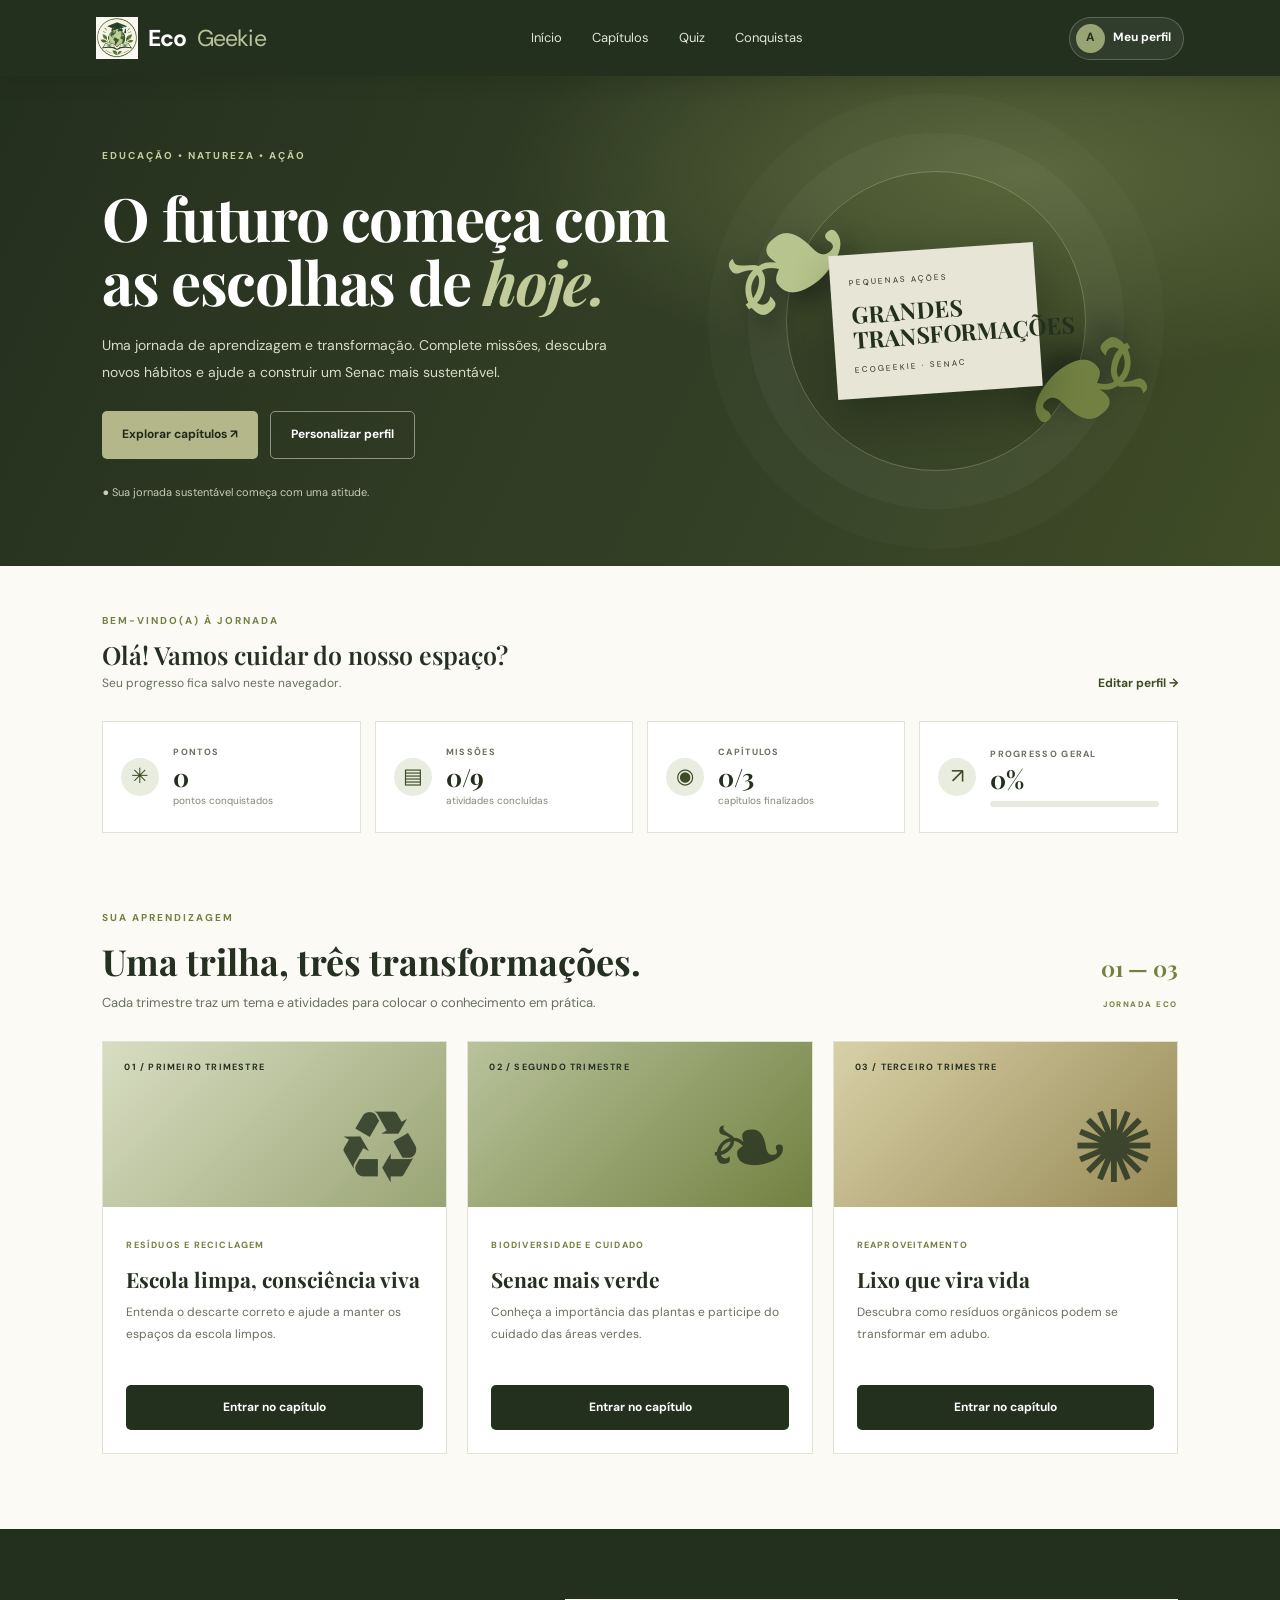
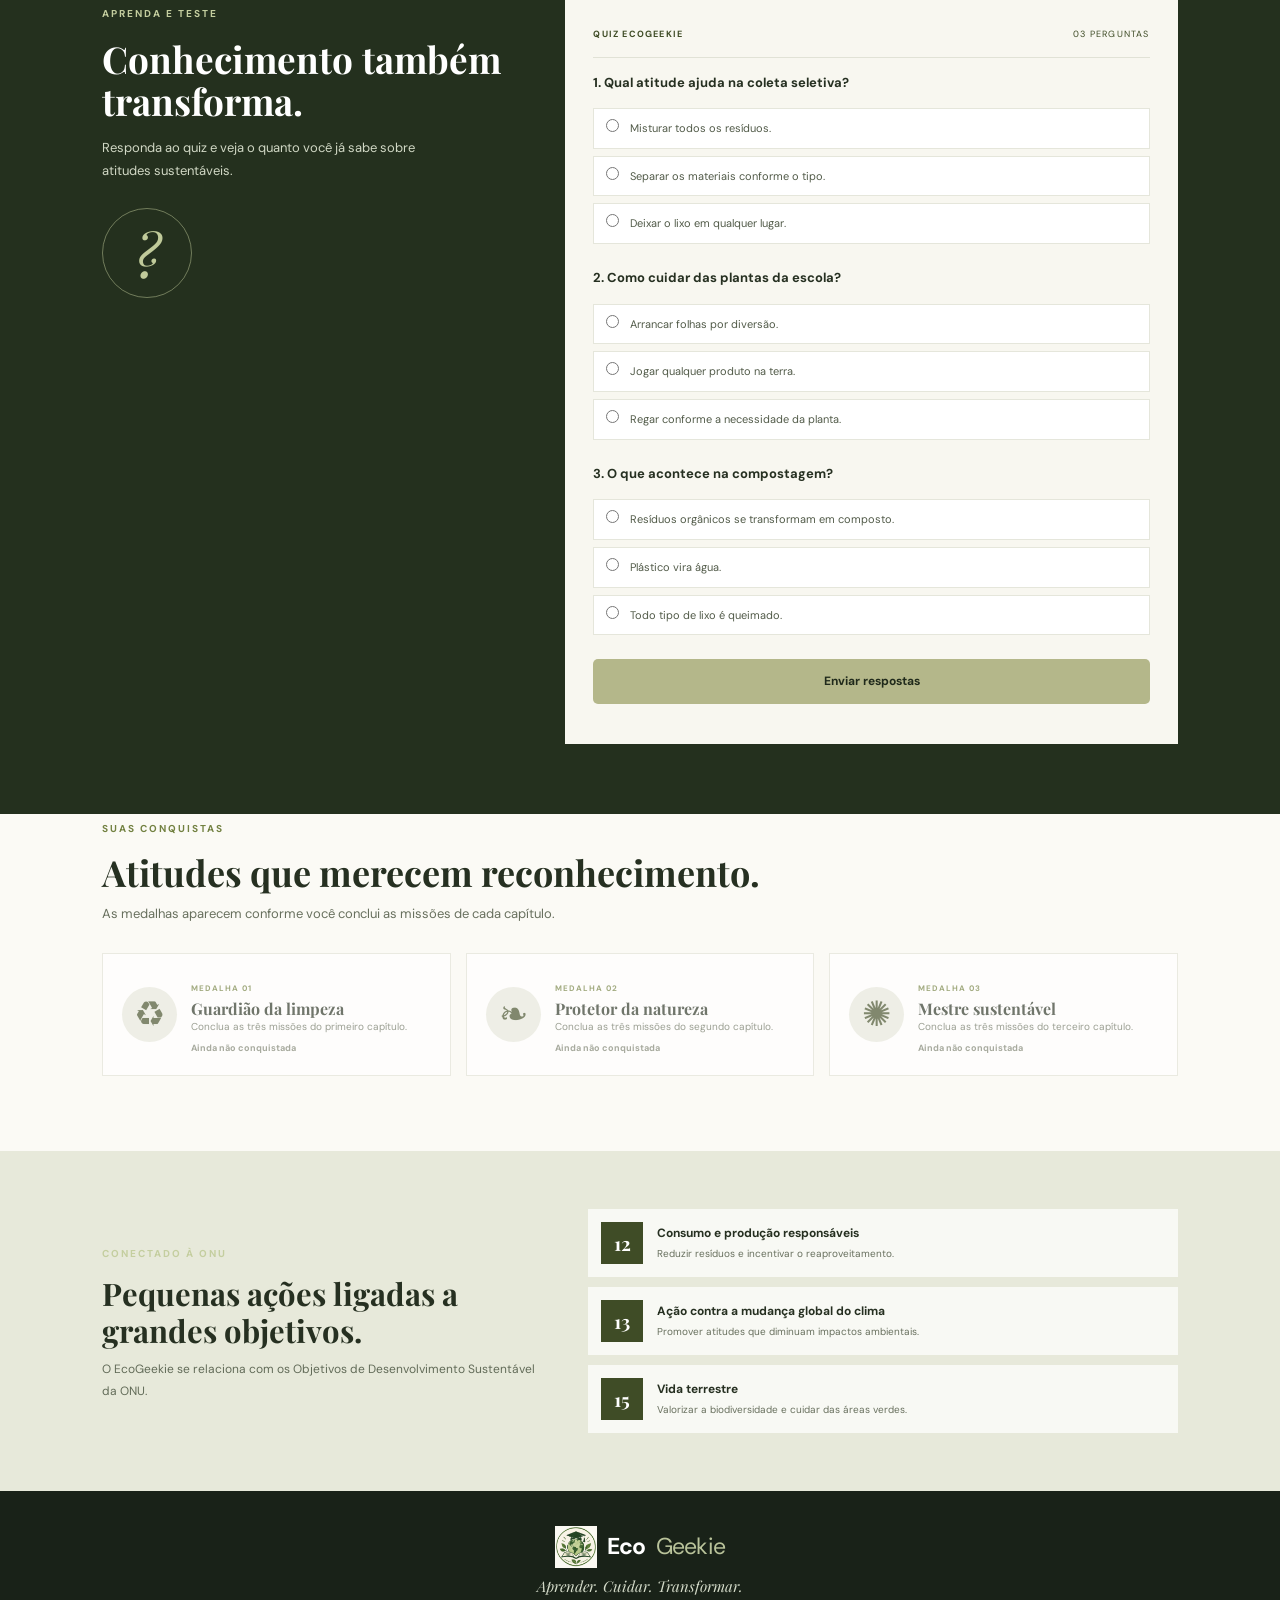
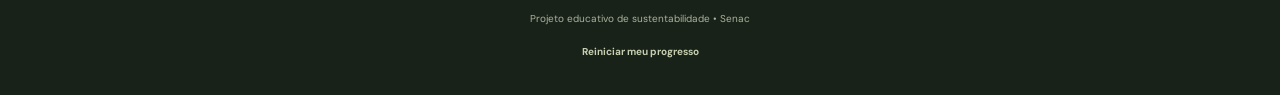
==== ecogeekie/index.html @ 478ed046 "Add files via upload" ====
<!DOCTYPE html>
<html lang="pt-BR">
<head>
  <meta charset="UTF-8">
  <meta name="viewport" content="width=device-width, initial-scale=1.0">
  <meta name="description" content="EcoGeekie: aprenda e pratique atitudes sustentáveis no Senac.">
  <title>EcoGeekie | Aprender, cuidar e transformar</title>
  <link rel="stylesheet" href="style.css">
  <script src="script.js" defer></script>
</head>
<body>

  <a class="skip" href="#conteudo">Pular para o conteúdo</a>

  <header class="topbar">
    <a class="logo" href="#inicio">
  <img
    class="logo-img"
    src="img/ChatGPT Image 11 de nov. de 2026, 17_43_55.png"
    alt="Logo EcoGeekie"
  >
  Eco<span>Geekie</span>
</a>

    <button class="menu-toggle" id="menuToggle" aria-expanded="false" aria-controls="nav">
      ☰ <span class="sr-only">Abrir menu</span>
    </button>

    <nav id="nav" aria-label="Menu principal">
      <a href="#inicio">Início</a>
      <a href="#trilha">Capítulos</a>
      <a href="#quiz">Quiz</a>
      <a href="#conquistas">Conquistas</a>
    </nav>

    <button class="profile-btn" id="openProfile" type="button">
      <span id="avatar">A</span>
      <b id="headerName">Meu perfil</b>
    </button>
  </header>

  <main id="conteudo">

    <section class="hero" id="inicio">
      <div class="hero-copy">
        <span class="eyebrow light">EDUCAÇÃO • NATUREZA • AÇÃO</span>

        <h1>O futuro começa com as escolhas de <em>hoje.</em></h1>

        <p>
          Uma jornada de aprendizagem e transformação.
          Complete missões, descubra novos hábitos e ajude
          a construir um Senac mais sustentável.
        </p>

        <div class="hero-actions">
          <a class="btn sand" href="#trilha">Explorar capítulos ↗</a>
          <button class="btn outline" id="heroProfile">Personalizar perfil</button>
        </div>

        <small class="hero-note">● Sua jornada sustentável começa com uma atitude.</small>
      </div>

      <div class="hero-art" role="img" aria-label="Composição decorativa inspirada na natureza">
        <div class="ring"></div>
        <div class="leaf l1">❧</div>
        <div class="leaf l2">❧</div>

        <div class="stamp">
          <small>PEQUENAS AÇÕES</small>
          <strong>GRANDES<br>TRANSFORMAÇÕES</strong>
          <small>ECOGEEKIE · SENAC</small>
        </div>
      </div>
    </section>

    <section class="wrap welcome">
      <div>
        <span class="eyebrow">BEM-VINDO(A) À JORNADA</span>
        <h2 id="welcomeTitle">Olá! Vamos cuidar do nosso espaço?</h2>
        <p>Seu progresso fica salvo neste navegador.</p>
      </div>

      <button class="link-btn" id="editProfile">Editar perfil →</button>
    </section>

    <section class="wrap stats" aria-label="Resumo do progresso">

      <article class="stat">
        <span>✳</span>
        <div>
          <small>PONTOS</small>
          <strong id="points">0</strong>
          <p>pontos conquistados</p>
        </div>
      </article>

      <article class="stat">
        <span>▤</span>
        <div>
          <small>MISSÕES</small>
          <strong id="missions">0/9</strong>
          <p>atividades concluídas</p>
        </div>
      </article>

      <article class="stat">
        <span>◉</span>
        <div>
          <small>CAPÍTULOS</small>
          <strong id="chapters">0/3</strong>
          <p>capítulos finalizados</p>
        </div>
      </article>

      <article class="stat">
        <span>↗</span>
        <div class="progress-box">
          <small>PROGRESSO GERAL</small>
          <strong id="percent">0%</strong>
          <div class="track" role="progressbar"
            aria-label="Progresso geral"
            aria-valuemin="0"
            aria-valuemax="100"
            aria-valuenow="0"
            id="progress">
            <i id="progressFill"></i>
          </div>
        </div>
      </article>

    </section>

    <section class="wrap section" id="trilha">

      <div class="section-heading">
        <div>
          <span class="eyebrow">SUA APRENDIZAGEM</span>
          <h2>Uma trilha, três transformações.</h2>
          <p>
            Cada trimestre traz um tema e atividades
            para colocar o conhecimento em prática.
          </p>
        </div>

        <span class="chapter-count">
          01 — 03<br>
          <small>JORNADA ECO</small>
        </span>
      </div>

      <div class="chapter-grid">

        <article class="chapter-card">
          <div class="cover cover1">
            <small>01 / PRIMEIRO TRIMESTRE</small>
            <b>♻</b>
          </div>

          <div class="card-content">
            <label>RESÍDUOS E RECICLAGEM</label>
            <h3>Escola limpa, consciência viva</h3>
            <p>
              Entenda o descarte correto e ajude a manter
              os espaços da escola limpos.
            </p>
            <button class="btn dark open-chapter" data-chapter="0">
              Entrar no capítulo
            </button>
          </div>
        </article>

        <article class="chapter-card">
          <div class="cover cover2">
            <small>02 / SEGUNDO TRIMESTRE</small>
            <b>❧</b>
          </div>

          <div class="card-content">
            <label>BIODIVERSIDADE E CUIDADO</label>
            <h3>Senac mais verde</h3>
            <p>
              Conheça a importância das plantas e participe
              do cuidado das áreas verdes.
            </p>
            <button class="btn dark open-chapter" data-chapter="1">
              Entrar no capítulo
            </button>
          </div>
        </article>

        <article class="chapter-card">
          <div class="cover cover3">
            <small>03 / TERCEIRO TRIMESTRE</small>
            <b>✺</b>
          </div>

          <div class="card-content">
            <label>REAPROVEITAMENTO</label>
            <h3>Lixo que vira vida</h3>
            <p>
              Descubra como resíduos orgânicos podem
              se transformar em adubo.
            </p>
            <button class="btn dark open-chapter" data-chapter="2">
              Entrar no capítulo
            </button>
          </div>
        </article>

      </div>
    </section>

    <section class="wrap detail" id="chapterDetail" hidden aria-live="polite">

      <div class="detail-heading">
        <div>
          <span class="eyebrow" id="detailEyebrow">CAPÍTULO 01</span>
          <h2 id="detailTitle"></h2>
        </div>

        <button class="close" id="closeDetail" aria-label="Fechar capítulo">×</button>
      </div>

      <p id="detailIntro" class="detail-intro"></p>

      <div class="detail-grid">

        <article class="learning">
          <span class="eyebrow">APRENDA</span>
          <h3>Por que esse tema importa?</h3>
          <p id="detailLearning"></p>

          <div class="fact">
            <b>DESAFIO DE REFLEXÃO</b>
            <p id="detailFact"></p>
          </div>
        </article>

        <article class="learning">
          <span class="eyebrow">MÃO NA MASSA</span>
          <h3>Missões do capítulo</h3>
          <p>
            Marque a missão depois de realizar a atividade
            com seu grupo. Peça autorização da escola
            quando necessário.
          </p>

          <div id="missionList" class="mission-list"></div>
        </article>

      </div>
    </section>

    <section class="quiz-section" id="quiz">
      <div class="wrap quiz-layout">

        <div class="quiz-copy">
          <span class="eyebrow light">APRENDA E TESTE</span>
          <h2>Conhecimento também transforma.</h2>
          <p>
            Responda ao quiz e veja o quanto você já sabe
            sobre atitudes sustentáveis.
          </p>
          <div class="question-mark">?</div>
        </div>

        <form class="quiz-box" id="quizForm">

          <div class="quiz-head">
            <b>QUIZ ECOGEEKIE</b>
            <span>03 PERGUNTAS</span>
          </div>

          <fieldset>
            <legend>1. Qual atitude ajuda na coleta seletiva?</legend>

            <label>
              <input type="radio" name="q1" value="a">
              Misturar todos os resíduos.
            </label>

            <label>
              <input type="radio" name="q1" value="b">
              Separar os materiais conforme o tipo.
            </label>

            <label>
              <input type="radio" name="q1" value="c">
              Deixar o lixo em qualquer lugar.
            </label>
          </fieldset>

          <fieldset>
            <legend>2. Como cuidar das plantas da escola?</legend>

            <label>
              <input type="radio" name="q2" value="a">
              Arrancar folhas por diversão.
            </label>

            <label>
              <input type="radio" name="q2" value="b">
              Jogar qualquer produto na terra.
            </label>

            <label>
              <input type="radio" name="q2" value="c">
              Regar conforme a necessidade da planta.
            </label>
          </fieldset>

          <fieldset>
            <legend>3. O que acontece na compostagem?</legend>

            <label>
              <input type="radio" name="q3" value="a">
              Resíduos orgânicos se transformam em composto.
            </label>

            <label>
              <input type="radio" name="q3" value="b">
              Plástico vira água.
            </label>

            <label>
              <input type="radio" name="q3" value="c">
              Todo tipo de lixo é queimado.
            </label>
          </fieldset>

          <button class="btn sand full" type="submit" id="quizSubmit">
            Enviar respostas
          </button>

          <p id="quizResult" class="result" aria-live="polite"></p>

          <button class="link-btn" id="retryQuiz" type="button" hidden>
            Refazer quiz
          </button>

        </form>
      </div>
    </section>

    <section class="wrap section" id="conquistas">

      <div class="section-heading">
        <div>
          <span class="eyebrow">SUAS CONQUISTAS</span>
          <h2>Atitudes que merecem reconhecimento.</h2>
          <p>
            As medalhas aparecem conforme você conclui
            as missões de cada capítulo.
          </p>
        </div>
      </div>

      <div class="badges">

        <article class="badge" id="badge0">
          <span>♻</span>
          <div>
            <small>MEDALHA 01</small>
            <h3>Guardião da limpeza</h3>
            <p>Conclua as três missões do primeiro capítulo.</p>
            <b>Ainda não conquistada</b>
          </div>
        </article>

        <article class="badge" id="badge1">
          <span>❧</span>
          <div>
            <small>MEDALHA 02</small>
            <h3>Protetor da natureza</h3>
            <p>Conclua as três missões do segundo capítulo.</p>
            <b>Ainda não conquistada</b>
          </div>
        </article>

        <article class="badge" id="badge2">
          <span>✺</span>
          <div>
            <small>MEDALHA 03</small>
            <h3>Mestre sustentável</h3>
            <p>Conclua as três missões do terceiro capítulo.</p>
            <b>Ainda não conquistada</b>
          </div>
        </article>

      </div>
    </section>

    <section class="ods">
      <div class="wrap ods-layout">

        <div>
          <span class="eyebrow light">CONECTADO À ONU</span>
          <h2>Pequenas ações ligadas a grandes objetivos.</h2>
          <p>
            O EcoGeekie se relaciona com os Objetivos
            de Desenvolvimento Sustentável da ONU.
          </p>
        </div>

        <div class="ods-list">

          <article>
            <strong>12</strong>
            <div>
              <b>Consumo e produção responsáveis</b>
              <small>Reduzir resíduos e incentivar o reaproveitamento.</small>
            </div>
          </article>

          <article>
            <strong>13</strong>
            <div>
              <b>Ação contra a mudança global do clima</b>
              <small>Promover atitudes que diminuam impactos ambientais.</small>
            </div>
          </article>

          <article>
            <strong>15</strong>
            <div>
              <b>Vida terrestre</b>
              <small>Valorizar a biodiversidade e cuidar das áreas verdes.</small>
            </div>
          </article>

        </div>
      </div>
    </section>

  </main>

  <footer>
  <a class="logo" href="#inicio">
  <img
    class="logo-img"
    src="img/ChatGPT Image 11 de nov. de 2026, 17_43_55.png"
    alt="Logo EcoGeekie"
  >
  Eco<span>Geekie</span>
</a>

    <p>Aprender. Cuidar. Transformar.</p>
    <small>Projeto educativo de sustentabilidade • Senac</small>

    <button class="link-btn reset-link" id="resetProgress">
      Reiniciar meu progresso
    </button>
  </footer>

  <dialog id="profileDialog" class="dialog">
    <form id="profileForm">

      <button class="close dialog-x" type="button" id="closeProfile" aria-label="Fechar">
        ×
      </button>

      <span class="eyebrow">SEU ESPAÇO ECO</span>
      <h2>Vamos personalizar seu perfil?</h2>
      <p>Digite seu nome para deixar a jornada com a sua cara.</p>

      <label for="studentName">Nome do estudante</label>
      <input id="studentName" maxlength="35"
        placeholder="Como podemos te chamar?" autocomplete="name">

      <div class="dialog-actions">
        <button class="btn dark" type="submit">Salvar perfil</button>
      </div>

      <p id="profileMessage" class="result" aria-live="polite"></p>
    </form>
  </dialog>

  <dialog id="resetDialog" class="dialog">
    <form method="dialog">
      <span class="eyebrow">ATENÇÃO</span>
      <h2>Reiniciar progresso?</h2>
      <p>
        Isso apagará os pontos, missões e resultado do quiz
        salvos neste navegador.
      </p>

      <div class="dialog-actions">
        <button class="btn pale" value="cancel">Cancelar</button>
        <button class="btn dark" id="confirmReset" value="default">
          Sim, reiniciar
        </button>
      </div>
    </form>
  </dialog>

</body>
</html>
---- ecogeekie/style.css ----
@import url('https://fonts.googleapis.com/css2?family=DM+Sans:wght@400;500;600;700&family=Playfair+Display:ital,wght@0,600;0,700;1,600&display=swap');

:root {
  --evergreen: #24301E;
  --olive: #3F4C26;
  --dusty: #728141;
  --palm: #99A474;
  --sand: #978A56;
  --cream: #F3F1E8;
  --paper: #FBFAF5;
  --ink: #263021;
  --muted: #68705E;
  --line: #E1E2D6;
}

* {
  box-sizing: border-box;
  margin: 0;
  padding: 0;
}

html {
  scroll-behavior: smooth;
  scroll-padding-top: 90px;
}

body {
  background: var(--paper);
  color: var(--ink);
  font-family: 'DM Sans', Arial, sans-serif;
  line-height: 1.6;
}

button, input {
  font: inherit;
}

button, a {
  -webkit-tap-highlight-color: transparent;
}

a {
  color: inherit;
}

button:focus-visible,
a:focus-visible,
input:focus-visible {
  outline: 3px solid #B18D43;
  outline-offset: 4px;
}

.skip {
  position: absolute;
  top: -60px;
  left: 12px;
  background: white;
  padding: 10px;
  z-index: 300;
}

.skip:focus {
  top: 12px;
}

/* MENU */

.topbar {
  height: 76px;
  padding: 0 7.5%;
  display: flex;
  align-items: center;
  justify-content: space-between;
  gap: 22px;
  background: var(--evergreen);
  color: white;
  position: sticky;
  top: 0;
  z-index: 100;
  box-shadow: 0 5px 20px #17201430;
}

.logo {
  display: flex;
  align-items: center;
  gap: 9px;
  color: white;
  text-decoration: none;
  font-size: 23px;
  font-weight: 700;
  letter-spacing: -0.8px;
}

.logo > span:last-child {
  color: #B9C39A;
  font-weight: 400;
}

.logo {
  display: flex;
  align-items: center;
  gap: 10px;
  color: white;
  text-decoration: none;
  font-size: 23px;
  font-weight: 700;
  letter-spacing: -0.8px;
}

.logo > span:last-child {
  color: #B9C39A;
  font-weight: 400;
}

.logo-img {
  width: 42px;
  height: 42px;
  object-fit: contain;
  display: block;
  flex-shrink: 0;
}

.topbar nav {
  display: flex;
  gap: 30px;
}

.topbar nav a {
  color: #E0E3D7;
  text-decoration: none;
  font-size: 13px;
}

.topbar nav a:hover {
  color: #C5D0A3;
}

.profile-btn {
  display: flex;
  align-items: center;
  gap: 8px;
  padding: 6px 12px 6px 6px;
  border: 1px solid #ffffff35;
  border-radius: 30px;
  background: #ffffff10;
  color: white;
  font-size: 12px;
  cursor: pointer;
}

.profile-btn span {
  width: 29px;
  height: 29px;
  display: grid;
  place-items: center;
  border-radius: 50%;
  background: var(--palm);
  color: var(--evergreen);
  font-weight: 700;
}

.menu-toggle {
  display: none;
}

/* INÍCIO */

.hero {
  min-height: 470px;
  padding: 65px 8%;
  display: grid;
  grid-template-columns: 1.1fr 0.9fr;
  align-items: center;
  overflow: hidden;
  color: white;
  background:
    radial-gradient(ellipse at 80% 20%, #59663a, transparent 36%),
    linear-gradient(115deg, #24301E, #354126 65%, #3F4C26);
}

.hero-copy {
  max-width: 600px;
  z-index: 1;
}

.eyebrow {
  display: inline-block;
  color: var(--dusty);
  font-size: 10px;
  letter-spacing: 2px;
  font-weight: 700;
}

.eyebrow.light {
  color: #C4CE9F;
}

.hero h1 {
  max-width: 620px;
  margin: 18px 0;
  font: 700 clamp(38px, 5vw, 60px)/1.08 'Playfair Display', Georgia, serif;
  letter-spacing: -1.4px;
}

.hero h1 em {
  color: #C1CC9A;
}

.hero-copy > p {
  max-width: 520px;
  color: #D6DCCB;
  font-size: 14px;
  line-height: 1.9;
}

.hero-actions {
  display: flex;
  gap: 12px;
  flex-wrap: wrap;
  margin-top: 26px;
}

.btn {
  display: inline-flex;
  justify-content: center;
  align-items: center;
  border: 0;
  border-radius: 5px;
  padding: 13px 20px;
  font-size: 12px;
  font-weight: 700;
  cursor: pointer;
  text-decoration: none;
  transition: 0.2s;
}

.btn:hover {
  transform: translateY(-2px);
}

.sand {
  background: #B4B78A;
  color: #202A1B;
}

.sand:hover {
  background: #C8C99E;
}

.outline {
  border: 1px solid #ffffff75;
  color: white;
  background: transparent;
}

.dark {
  background: var(--evergreen);
  color: white;
}

.dark:hover {
  background: var(--olive);
}

.pale {
  border: 1px solid var(--olive);
  color: var(--olive);
  background: transparent;
}

.hero-note {
  display: block;
  margin-top: 25px;
  color: #C6CEB9;
  font-size: 11px;
}

/* ELEMENTO DECORATIVO */

.hero-art {
  min-height: 330px;
  position: relative;
  display: grid;
  place-items: center;
}

.ring {
  width: 300px;
  height: 300px;
  border: 1px solid #D4DAB04D;
  border-radius: 50%;
  position: absolute;
  box-shadow: 0 0 0 38px #ffffff08, 0 0 0 78px #ffffff05;
}

.leaf {
  position: absolute;
  color: #B8C48D;
  font: 170px Georgia;
  text-shadow: 0 15px 25px #1118;
}

.l1 {
  left: 5%;
  top: 10px;
  transform: rotate(-35deg);
}

.l2 {
  right: 4%;
  bottom: 0;
  transform: rotate(145deg);
  color: #728141;
}

.stamp {
  position: relative;
  width: 205px;
  padding: 22px 19px;
  background: #E7E5D5;
  color: var(--evergreen);
  box-shadow: 0 18px 40px #10170e55;
  transform: rotate(-4deg);
}

.stamp small {
  display: block;
  font-size: 8px;
  letter-spacing: 2px;
}

.stamp strong {
  display: block;
  margin: 12px 0;
  font: 700 23px/1.1 'Playfair Display', Georgia, serif;
}

/* BOAS-VINDAS */

.wrap {
  width: min(1160px, 84%);
  margin-inline: auto;
}

.welcome {
  padding: 40px 0 28px;
  display: flex;
  justify-content: space-between;
  align-items: end;
  gap: 20px;
}

.welcome h2 {
  margin: 6px 0 3px;
  font: 600 25px 'Playfair Display', Georgia, serif;
}

.welcome p {
  font-size: 12px;
  color: var(--muted);
}

.link-btn {
  border: 0;
  background: transparent;
  color: var(--olive);
  font-size: 12px;
  font-weight: 700;
  cursor: pointer;
}

.link-btn:hover {
  text-decoration: underline;
}

/* PROGRESSO */

.stats {
  display: grid;
  grid-template-columns: repeat(4, 1fr);
  gap: 14px;
  padding-bottom: 70px;
}

.stat {
  min-height: 112px;
  display: flex;
  align-items: center;
  gap: 14px;
  padding: 18px;
  border: 1px solid var(--line);
  background: white;
}

.stat > span {
  flex: 0 0 38px;
  height: 38px;
  display: grid;
  place-items: center;
  border-radius: 50%;
  background: #E9EDDF;
  color: var(--olive);
  font-size: 21px;
}

.stat small {
  display: block;
  color: var(--muted);
  font-size: 9px;
  letter-spacing: 1.3px;
  font-weight: 700;
}

.stat strong {
  display: block;
  color: var(--evergreen);
  font: 700 25px 'Playfair Display', Georgia, serif;
}

.stat p {
  color: #818777;
  font-size: 10px;
}

.progress-box {
  flex: 1;
  min-width: 0;
}

.track {
  height: 6px;
  margin-top: 6px;
  background: #E8EADD;
  border-radius: 10px;
  overflow: hidden;
}

.track i {
  display: block;
  width: 0;
  height: 100%;
  background: var(--dusty);
  transition: width 0.4s;
}

/* CAPÍTULOS */

.section {
  padding-bottom: 75px;
}

.section-heading {
  display: flex;
  justify-content: space-between;
  align-items: end;
  gap: 20px;
  margin-bottom: 28px;
}

.section-heading h2 {
  margin: 8px 0;
  font: 700 clamp(26px, 3vw, 36px) 'Playfair Display', Georgia, serif;
}

.section-heading p {
  max-width: 600px;
  color: var(--muted);
  font-size: 13px;
}

.chapter-count {
  text-align: right;
  color: var(--dusty);
  font: 700 22px 'Playfair Display';
}

.chapter-count small {
  font: 700 8px 'DM Sans';
  letter-spacing: 1.5px;
}

.chapter-grid {
  display: grid;
  grid-template-columns: repeat(3, 1fr);
  gap: 20px;
}

.chapter-card {
  overflow: hidden;
  background: white;
  border: 1px solid var(--line);
  transition: 0.25s;
}

.chapter-card:hover {
  transform: translateY(-5px);
  box-shadow: 0 14px 35px #24301e14;
}

.cover {
  height: 165px;
  padding: 18px 21px;
  display: flex;
  justify-content: space-between;
  align-items: start;
}

.cover small {
  font-size: 9px;
  letter-spacing: 1.2px;
  font-weight: 700;
}

.cover b {
  align-self: end;
  color: #24301E;
  font: 100px/0.8 Georgia;
  opacity: 0.8;
}

.cover1 {
  background: linear-gradient(135deg, #D8DDC2, #99A474);
}

.cover2 {
  background: linear-gradient(135deg, #B9C29B, #728141);
}

.cover3 {
  background: linear-gradient(135deg, #D8D0A7, #978A56);
}

.card-content {
  padding: 23px;
}

.card-content label {
  color: var(--dusty);
  font-size: 9px;
  font-weight: 700;
  letter-spacing: 1.2px;
}

.card-content h3 {
  margin: 9px 0;
  font: 700 21px 'Playfair Display', Georgia, serif;
}

.card-content p {
  min-height: 65px;
  margin-bottom: 18px;
  color: var(--muted);
  font-size: 12px;
  line-height: 1.8;
}

.card-content .btn {
  width: 100%;
}

/* DETALHES DOS CAPÍTULOS */

.detail {
  margin-bottom: 70px;
  padding: 32px;
  background: #ECEDE2;
  border: 1px solid #DDE0D0;
}

.detail[hidden] {
  display: none;
}

.detail-heading {
  display: flex;
  justify-content: space-between;
}

.detail-heading h2 {
  font: 700 30px 'Playfair Display', Georgia, serif;
}

.close {
  border: 0;
  background: transparent;
  color: var(--olive);
  font-size: 30px;
  cursor: pointer;
}

.detail-intro {
  margin: 12px 0 22px;
  color: var(--muted);
  font-size: 13px;
}

.detail-grid {
  display: grid;
  grid-template-columns: 1fr 1fr;
  gap: 18px;
}

.learning {
  padding: 24px;
  background: white;
}

.learning h3 {
  margin: 8px 0;
  font: 700 21px 'Playfair Display', Georgia, serif;
}

.learning > p {
  color: var(--muted);
  font-size: 12px;
  line-height: 1.8;
}

.fact {
  margin-top: 18px;
  padding: 16px;
  background: #F0F1E7;
  border-left: 3px solid var(--sand);
}

.fact b {
  font-size: 9px;
  letter-spacing: 1px;
  color: var(--olive);
}

.fact p {
  margin-top: 5px;
  color: #59614E;
  font-size: 12px;
}

.mission-list {
  display: grid;
  gap: 8px;
  margin-top: 14px;
}

.mission {
  display: flex;
  gap: 10px;
  padding: 12px;
  background: #F4F5EF;
  border: 1px solid #E2E5D9;
  font-size: 12px;
}

.mission input {
  margin-top: 4px;
  accent-color: var(--olive);
}

.mission small {
  display: block;
  color: var(--muted);
  font-size: 10px;
}

.mission.done {
  background: #E8EDDF;
}

/* QUIZ */

.quiz-section {
  padding: 70px 0;
  background: var(--evergreen);
  color: white;
}

.quiz-layout {
  display: grid;
  grid-template-columns: 0.8fr 1.2fr;
  gap: 55px;
  align-items: start;
}

.quiz-copy {
  position: sticky;
  top: 115px;
}

.quiz-copy h2 {
  margin: 13px 0;
  font: 700 37px/1.15 'Playfair Display', Georgia, serif;
}

.quiz-copy p {
  max-width: 340px;
  color: #D1D8C5;
  font-size: 13px;
  line-height: 1.8;
}

.question-mark {
  margin-top: 25px;
  width: 90px;
  height: 90px;
  display: grid;
  place-items: center;
  border: 1px solid #C0CA9A80;
  border-radius: 50%;
  color: #C0CA9A;
  font: italic 60px 'Playfair Display';
}

.quiz-box {
  padding: 28px;
  background: #F8F7F0;
  color: var(--ink);
}

.quiz-head {
  display: flex;
  justify-content: space-between;
  padding-bottom: 15px;
  margin-bottom: 15px;
  border-bottom: 1px solid var(--line);
  color: var(--olive);
  font-size: 9px;
  letter-spacing: 1.2px;
}

.quiz-box fieldset {
  border: 0;
  margin-bottom: 17px;
}

.quiz-box legend {
  margin-bottom: 8px;
  font-size: 13px;
  font-weight: 700;
}

.quiz-box label {
  display: block;
  margin: 7px 0;
  padding: 10px 12px;
  background: white;
  border: 1px solid #E5E6DB;
  color: #525B49;
  font-size: 11px;
  cursor: pointer;
}

.quiz-box label:hover {
  border-color: var(--palm);
  background: #F2F4EC;
}

.quiz-box input {
  margin-right: 8px;
  accent-color: var(--olive);
}

.full {
  width: 100%;
}

.result {
  margin-top: 12px;
  color: var(--olive);
  font-size: 12px;
  font-weight: 700;
}

/* CONQUISTAS */

.badges {
  display: grid;
  grid-template-columns: repeat(3, 1fr);
  gap: 15px;
}

.badge {
  display: flex;
  align-items: center;
  gap: 14px;
  padding: 19px;
  background: white;
  border: 1px solid var(--line);
  opacity: 0.65;
}

.badge.unlocked {
  opacity: 1;
  border-color: var(--palm);
  background: #F0F2E8;
}

.badge > span {
  flex: 0 0 55px;
  height: 55px;
  display: grid;
  place-items: center;
  border-radius: 50%;
  background: #E7E9DD;
  color: var(--olive);
  font: 35px Georgia;
}

.badge small {
  color: var(--dusty);
  font-size: 8px;
  letter-spacing: 1px;
  font-weight: 700;
}

.badge h3 {
  font: 700 16px 'Playfair Display', Georgia, serif;
}

.badge p {
  color: var(--muted);
  font-size: 10px;
}

.badge b {
  display: block;
  margin-top: 6px;
  color: #7A806F;
  font-size: 9px;
}

.badge.unlocked b {
  color: var(--olive);
}

/* ODS */

.ods {
  padding: 58px 0;
  background: #E7E9DA;
}

.ods-layout {
  display: grid;
  grid-template-columns: 0.85fr 1.15fr;
  gap: 50px;
  align-items: center;
}

.ods h2 {
  margin: 10px 0;
  font: 700 31px/1.2 'Playfair Display', Georgia, serif;
}

.ods-layout > div:first-child p {
  color: #626B58;
  font-size: 12px;
  line-height: 1.8;
}

.ods-list {
  display: grid;
  gap: 10px;
}

.ods-list article {
  display: flex;
  align-items: center;
  gap: 14px;
  padding: 13px;
  background: #ffffffb8;
}

.ods-list article > strong {
  flex: 0 0 42px;
  height: 42px;
  display: grid;
  place-items: center;
  background: var(--olive);
  color: white;
  font: 700 19px 'Playfair Display';
}

.ods-list b,
.ods-list small {
  display: block;
}

.ods-list b {
  font-size: 12px;
}

.ods-list small {
  margin-top: 3px;
  color: var(--muted);
  font-size: 10px;
}

/* RODAPÉ */

footer {
  padding: 35px 8%;
  text-align: center;
  background: #192218;
  color: white;
}

footer .logo {
  justify-content: center;
}

footer > p {
  margin: 8px;
  color: #D3DAC8;
  font: italic 15px 'Playfair Display';
}

footer > small {
  color: #AAB39D;
  font-size: 10px;
}

.reset-link {
  display: block;
  margin: 15px auto 0;
  color: #C6CFB1;
  font-size: 10px;
}

/* JANELAS */

.dialog {
  width: min(440px, calc(100% - 30px));
  margin: auto;
  padding: 30px;
  border: 0;
  background: var(--paper);
  color: var(--ink);
  box-shadow: 0 25px 80px #0005;
}

.dialog::backdrop {
  background: #11190fcc;
  backdrop-filter: blur(3px);
}

.dialog form {
  position: relative;
}

.dialog h2 {
  margin: 9px 0;
  font: 700 26px 'Playfair Display', Georgia, serif;
}

.dialog p {
  color: var(--muted);
  font-size: 12px;
  line-height: 1.7;
}

.dialog label {
  display: block;
  margin: 18px 0 6px;
  font-size: 11px;
  font-weight: 700;
}

.dialog input {
  width: 100%;
  padding: 12px;
  border: 1px solid #D6D9CA;
  background: white;
}

.dialog-x {
  position: absolute;
  right: 0;
  top: -15px;
}

.dialog-actions {
  display: flex;
  justify-content: end;
  gap: 10px;
  margin-top: 18px;
}

/* RESPONSIVIDADE */

@media (max-width: 950px) {
  .wrap {
    width: 90%;
  }

  .stats {
    grid-template-columns: repeat(2, 1fr);
  }

  .chapter-grid {
    grid-template-columns: repeat(2, 1fr);
  }

  .hero {
    padding-inline: 6%;
  }

  .hero-art {
    transform: scale(0.85);
  }

  .badges {
    grid-template-columns: 1fr;
  }
}

@media (max-width: 680px) {
  .topbar {
    height: 67px;
    padding: 0 5%;
  }

  .menu-toggle {
    display: block;
    border: 0;
    background: transparent;
    color: white;
    font-size: 22px;
    cursor: pointer;
  }

  .topbar nav {
    display: none;
    position: absolute;
    top: 67px;
    left: 0;
    right: 0;
    padding: 18px 7%;
    background: var(--evergreen);
    flex-direction: column;
    gap: 14px;
  }

  .topbar nav.open {
    display: flex;
  }

  .profile-btn {
    padding: 5px;
  }

  .profile-btn b {
    display: none;
  }

  .hero {
    grid-template-columns: 1fr;
    padding: 48px 7% 15px;
  }

  .hero h1 {
    font-size: 41px;
  }

  .hero-art {
    min-height: 210px;
    transform: scale(0.72);
    margin-top: -5px;
  }

  .welcome {
    align-items: start;
    flex-direction: column;
    padding-top: 30px;
  }

  .stats {
    gap: 8px;
    padding-bottom: 48px;
  }

  .stat {
    min-height: 95px;
    padding: 11px;
    gap: 8px;
  }

  .stat > span {
    flex-basis: 29px;
    height: 29px;
    font-size: 16px;
  }

  .stat strong {
    font-size: 21px;
  }

  .chapter-grid {
    grid-template-columns: 1fr;
  }

  .section-heading {
    align-items: start;
  }

  .chapter-count {
    display: none;
  }

  .detail {
    padding: 20px;
  }

  .detail-grid,
  .quiz-layout,
  .ods-layout {
    grid-template-columns: 1fr;
    gap: 20px;
  }

  .quiz-copy {
    position: static;
  }

  .quiz-copy h2 {
    font-size: 32px;
  }

  .question-mark {
    display: none;
  }

  .quiz-box {
    padding: 20px;
  }

  .ods h2 {
    font-size: 27px;
  }
}

@media (prefers-reduced-motion: reduce) {
  html {
    scroll-behavior: auto;
  }

  *,
  *::before,
  *::after {
    transition: none !important;
    animation: none !important;
  }
}
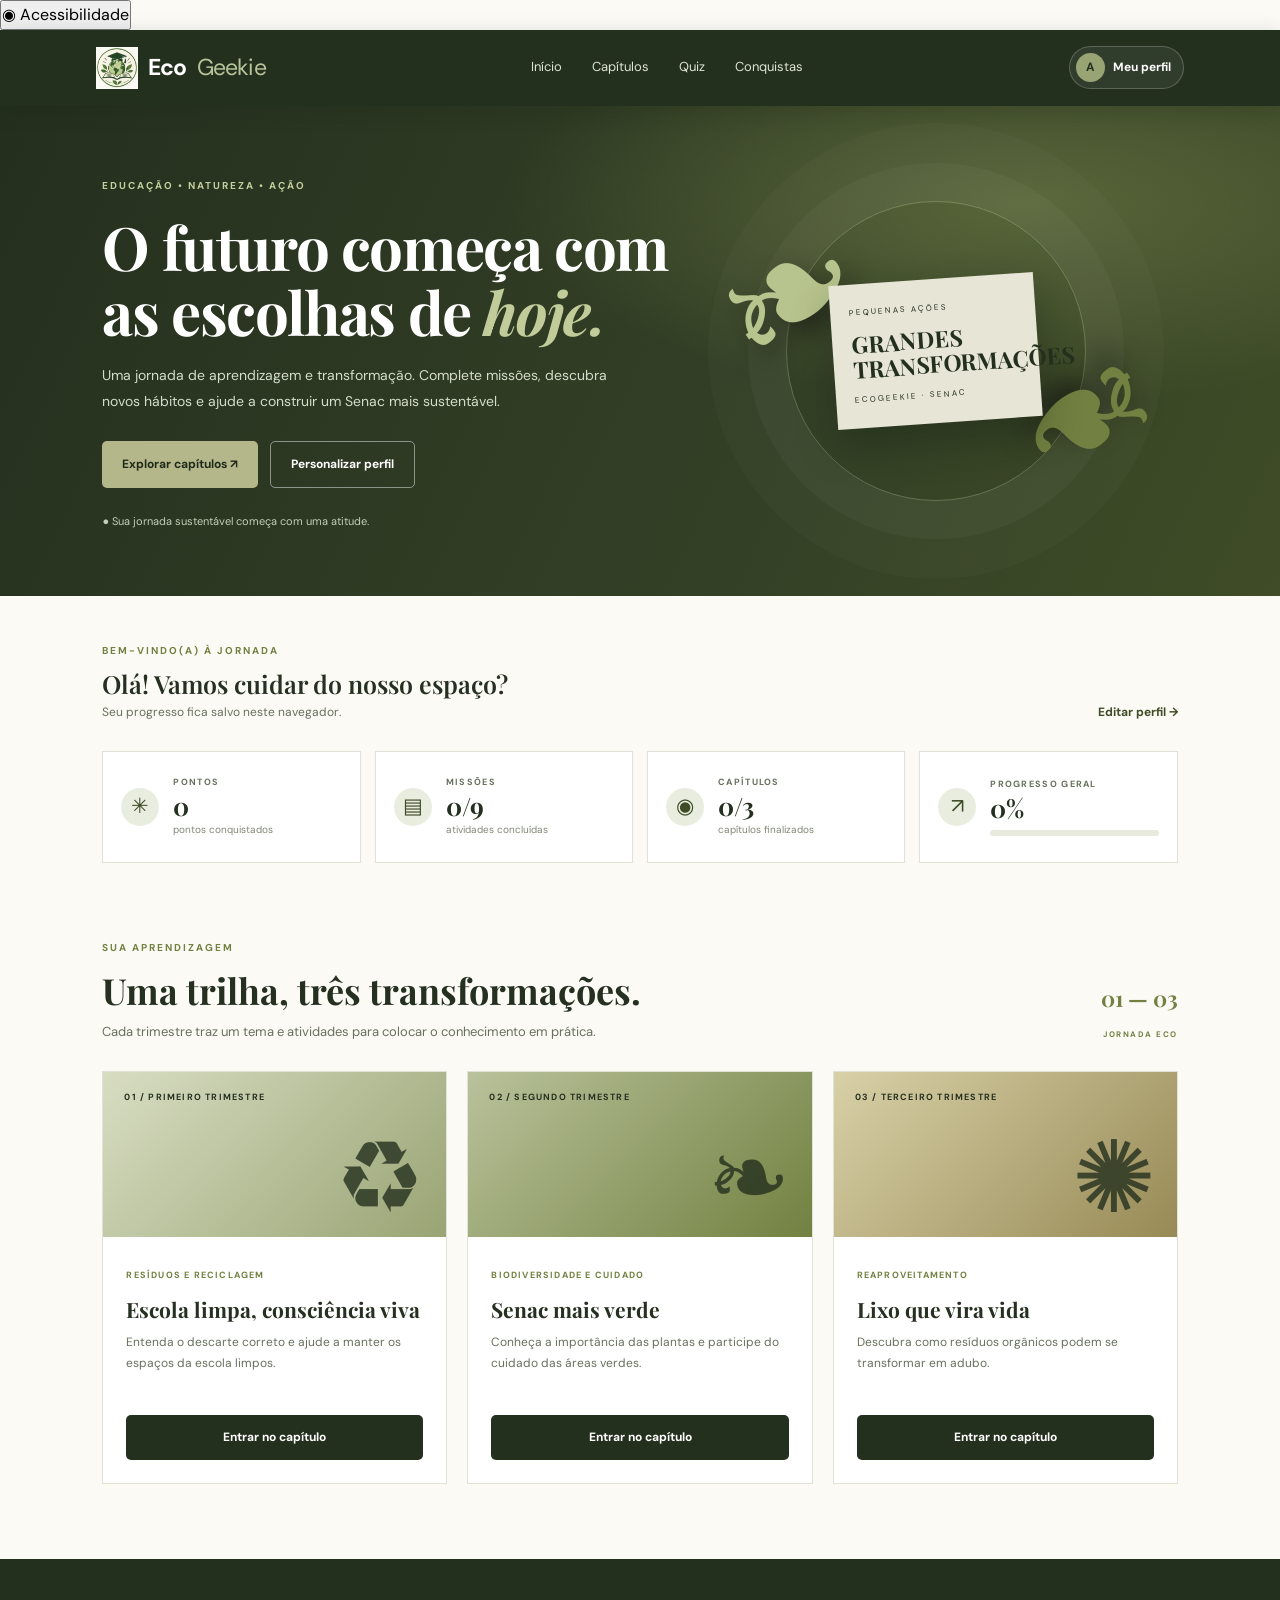
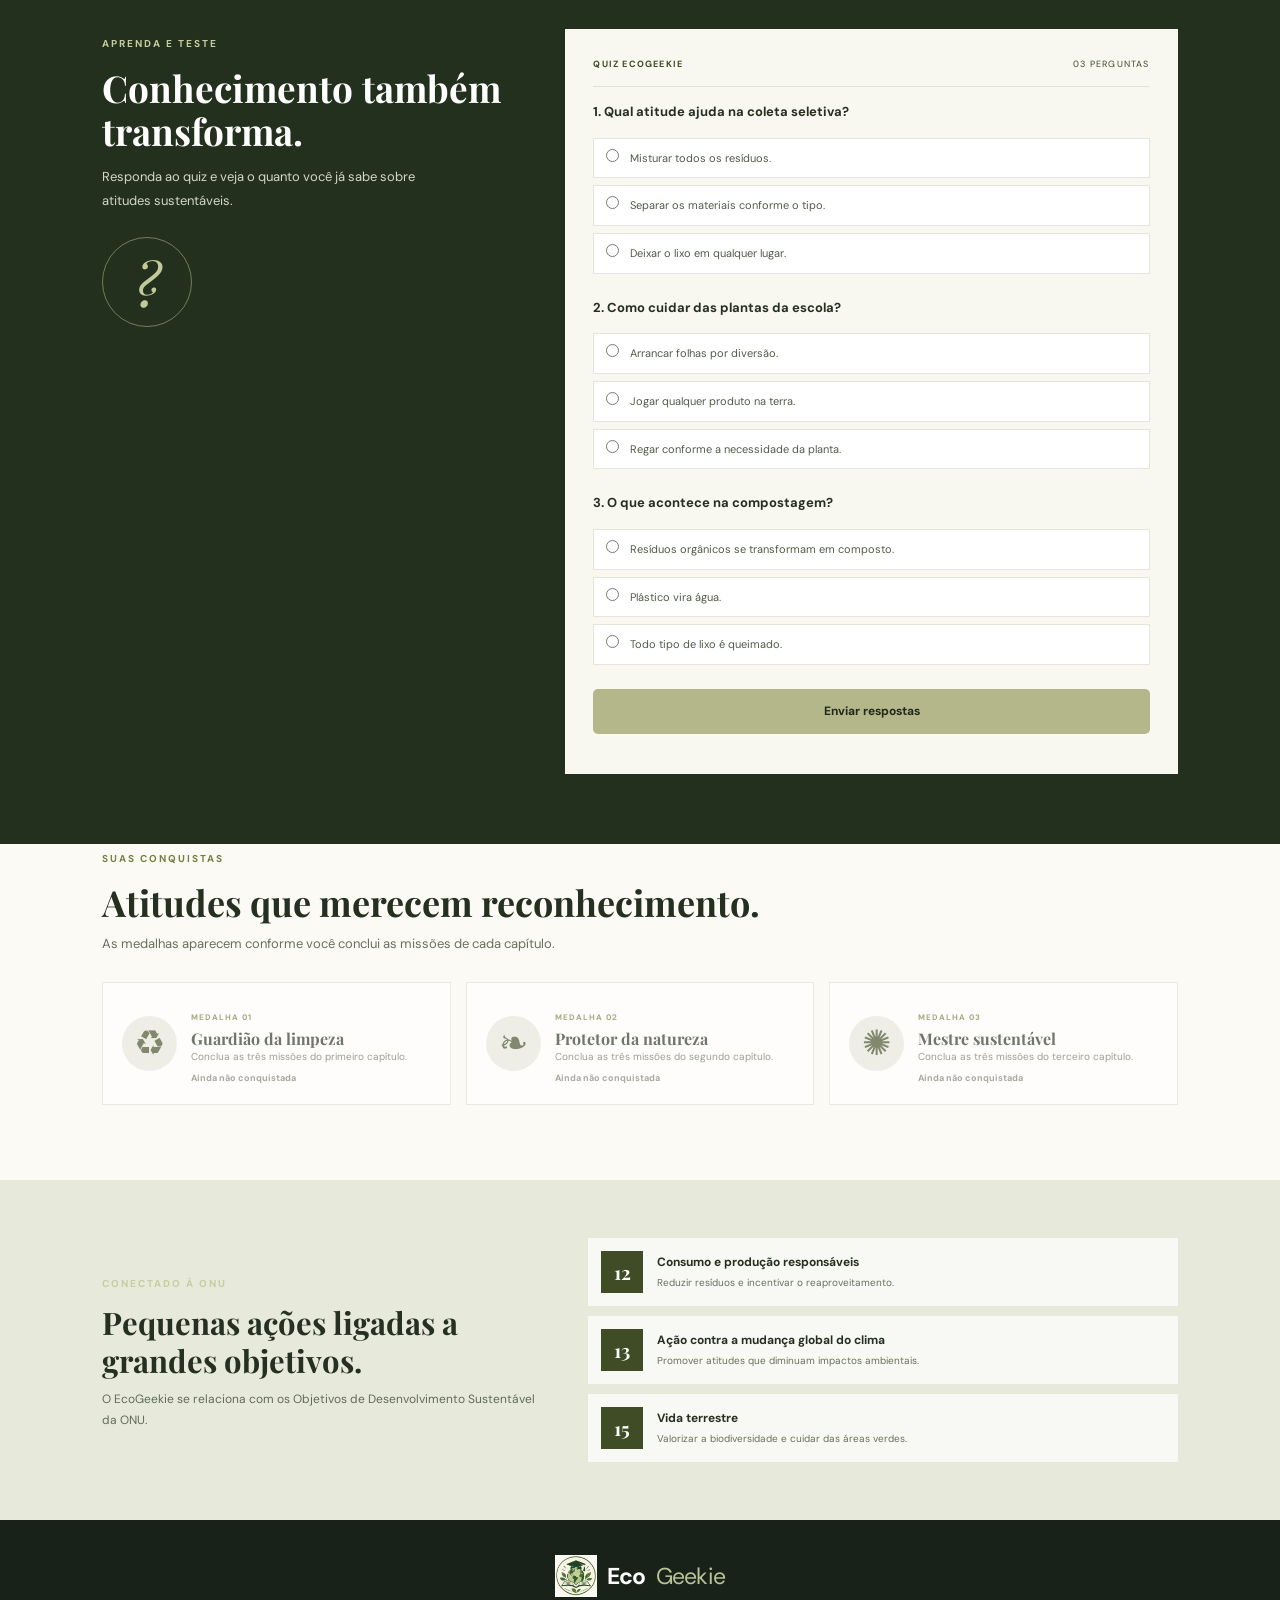
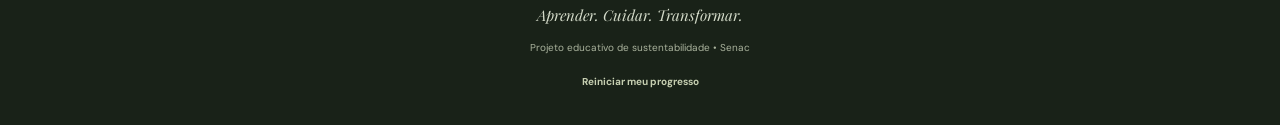
==== commit 96caca76: "Update index.html" ====
--- a/ecogeekie/index.html
+++ b/ecogeekie/index.html
@@ -13,17 +13,53 @@
 
   <a class="skip" href="#conteudo">Pular para o conteúdo</a>
 
+  <section class="accessibility-area" aria-label="Ferramentas de acessibilidade">
+    <button
+      class="accessibility-toggle"
+      id="accessibilityToggle"
+      type="button"
+      aria-expanded="false"
+      aria-controls="accessibilityPanel"
+    >
+      <span aria-hidden="true">◉</span>
+      Acessibilidade
+    </button>
+
+    <div class="accessibility-panel" id="accessibilityPanel" hidden>
+      <h2>Opções de acessibilidade</h2>
+      <p>Escolha os recursos que facilitam sua navegação.</p>
+
+      <div class="accessibility-buttons">
+        <button type="button" id="increaseText" aria-label="Aumentar o tamanho da página">A+ Aumentar</button>
+        <button type="button" id="decreaseText" aria-label="Diminuir o tamanho da página">A− Diminuir</button>
+        <button type="button" id="resetText">Tamanho normal</button>
+        <button type="button" id="contrastToggle" aria-pressed="false">Alto contraste</button>
+        <button type="button" id="spacingToggle" aria-pressed="false">Espaçamento do texto</button>
+        <button type="button" id="underlineToggle" aria-pressed="false">Destacar links</button>
+        <button type="button" id="readPage">Ler conteúdo em voz alta</button>
+        <button type="button" id="pauseReading" disabled>Pausar leitura</button>
+        <button type="button" id="stopReading" disabled>Parar leitura</button>
+      </div>
+
+      <p class="accessibility-help">
+        Você também pode navegar usando a tecla Tab e ativar os botões com Enter ou Espaço.
+        O leitor de tela do seu dispositivo continua sendo compatível com a página.
+      </p>
+      <p id="accessibilityStatus" class="accessibility-status" role="status" aria-live="polite"></p>
+    </div>
+  </section>
+
   <header class="topbar">
     <a class="logo" href="#inicio">
   <img
     class="logo-img"
     src="img/ChatGPT Image 11 de nov. de 2026, 17_43_55.png"
-    alt="Logo EcoGeekie"
+    alt=""
   >
   Eco<span>Geekie</span>
 </a>
 
-    <button class="menu-toggle" id="menuToggle" aria-expanded="false" aria-controls="nav">
+    <button class="menu-toggle" id="menuToggle" type="button" aria-label="Abrir menu de navegação" aria-expanded="false" aria-controls="nav">
       ☰ <span class="sr-only">Abrir menu</span>
     </button>
 
@@ -34,7 +70,7 @@
       <a href="#conquistas">Conquistas</a>
     </nav>
 
-    <button class="profile-btn" id="openProfile" type="button">
+    <button class="profile-btn" id="openProfile" type="button" aria-label="Abrir meu perfil">
       <span id="avatar">A</span>
       <b id="headerName">Meu perfil</b>
     </button>
@@ -220,7 +256,7 @@
           <h2 id="detailTitle"></h2>
         </div>
 
-        <button class="close" id="closeDetail" aria-label="Fechar capítulo">×</button>
+        <button class="close" id="closeDetail" type="button" aria-label="Fechar capítulo">×</button>
       </div>
 
       <p id="detailIntro" class="detail-intro"></p>
@@ -441,7 +477,7 @@
   <img
     class="logo-img"
     src="img/ChatGPT Image 11 de nov. de 2026, 17_43_55.png"
-    alt="Logo EcoGeekie"
+    alt=""
   >
   Eco<span>Geekie</span>
 </a>
@@ -449,7 +485,7 @@
     <p>Aprender. Cuidar. Transformar.</p>
     <small>Projeto educativo de sustentabilidade • Senac</small>
 
-    <button class="link-btn reset-link" id="resetProgress">
+    <button class="link-btn reset-link" id="resetProgress" type="button">
       Reiniciar meu progresso
     </button>
   </footer>
@@ -495,5 +531,18 @@
     </form>
   </dialog>
 
+
+  <!-- VLibras: ferramenta oficial de tradução automática para Libras -->
+  <div vw class="enabled">
+    <div vw-access-button class="active" aria-label="Abrir tradução em Libras"></div>
+    <div vw-plugin-wrapper>
+      <div class="vw-plugin-top-wrapper"></div>
+    </div>
+  </div>
+  <script src="https://vlibras.gov.br/app/vlibras-plugin.js"></script>
+  <script>
+    new window.VLibras.Widget("https://vlibras.gov.br/app");
+  </script>
+
 </body>
 </html>
